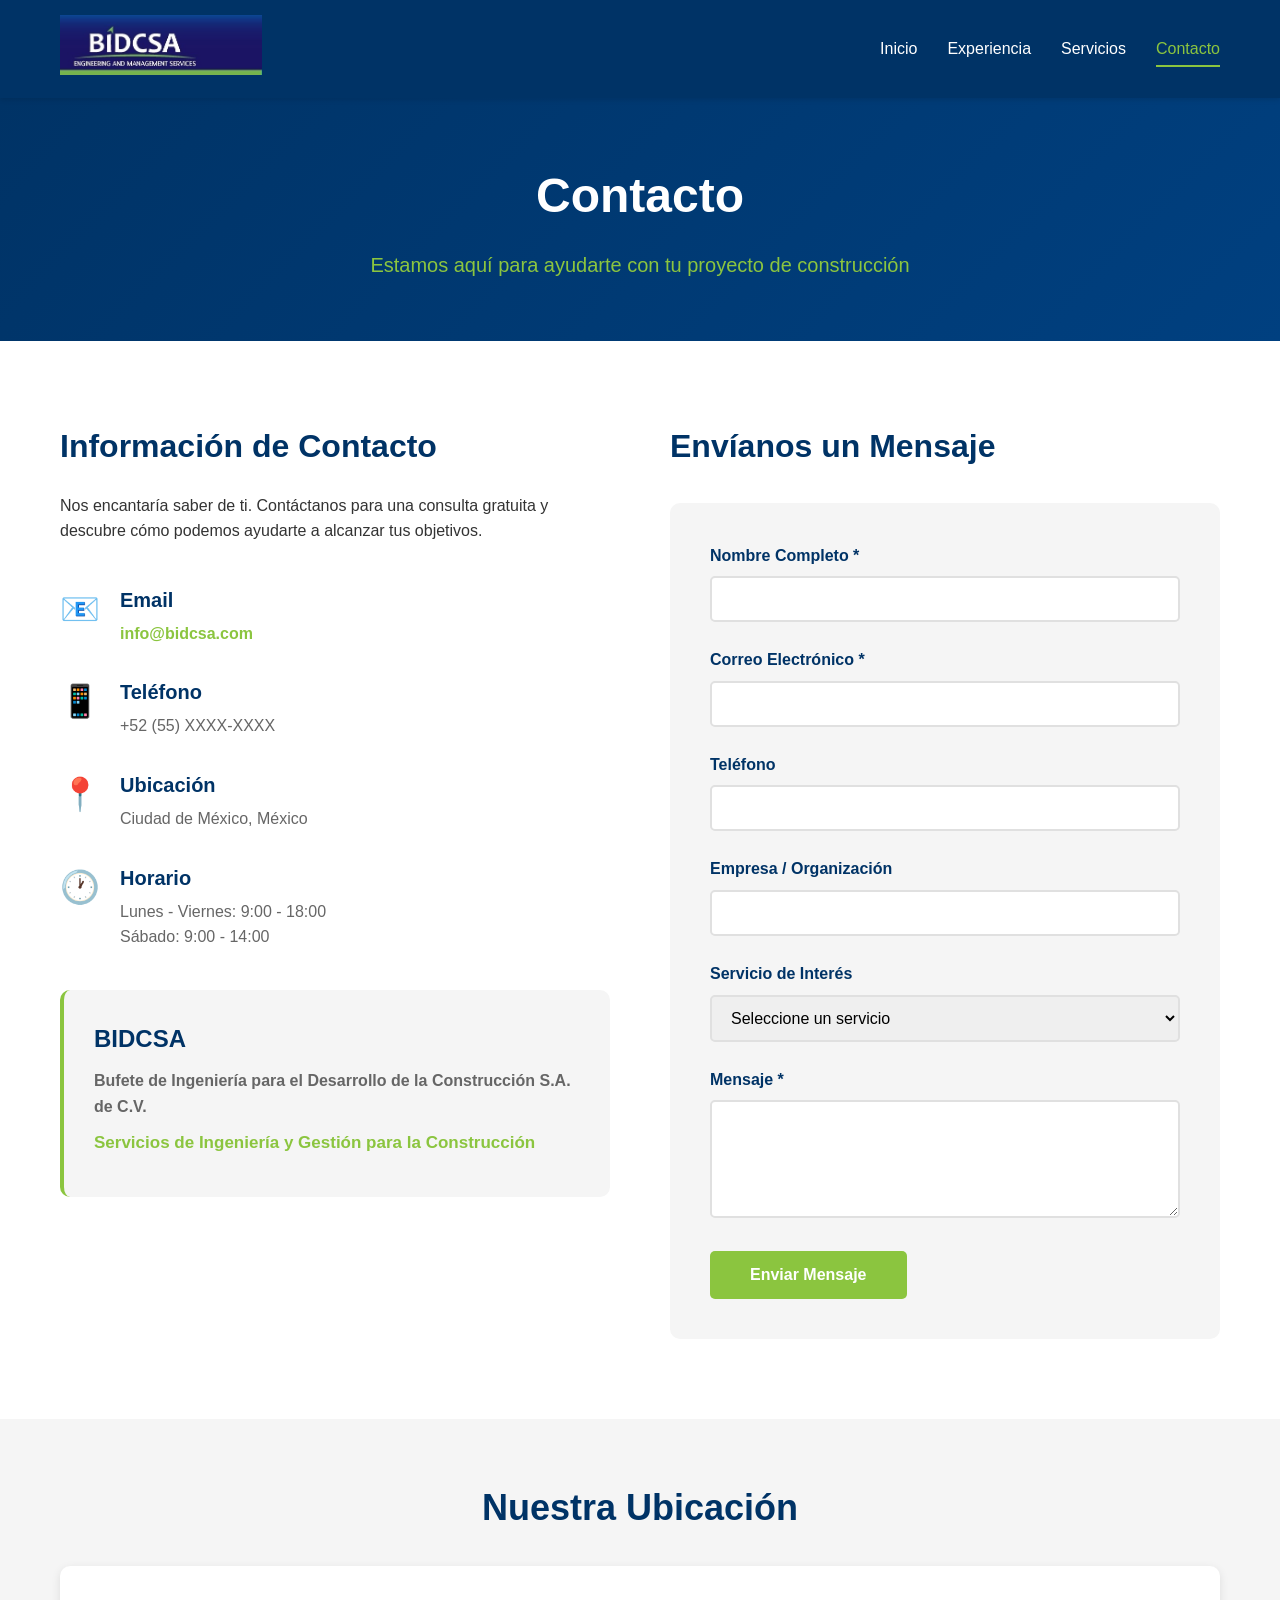
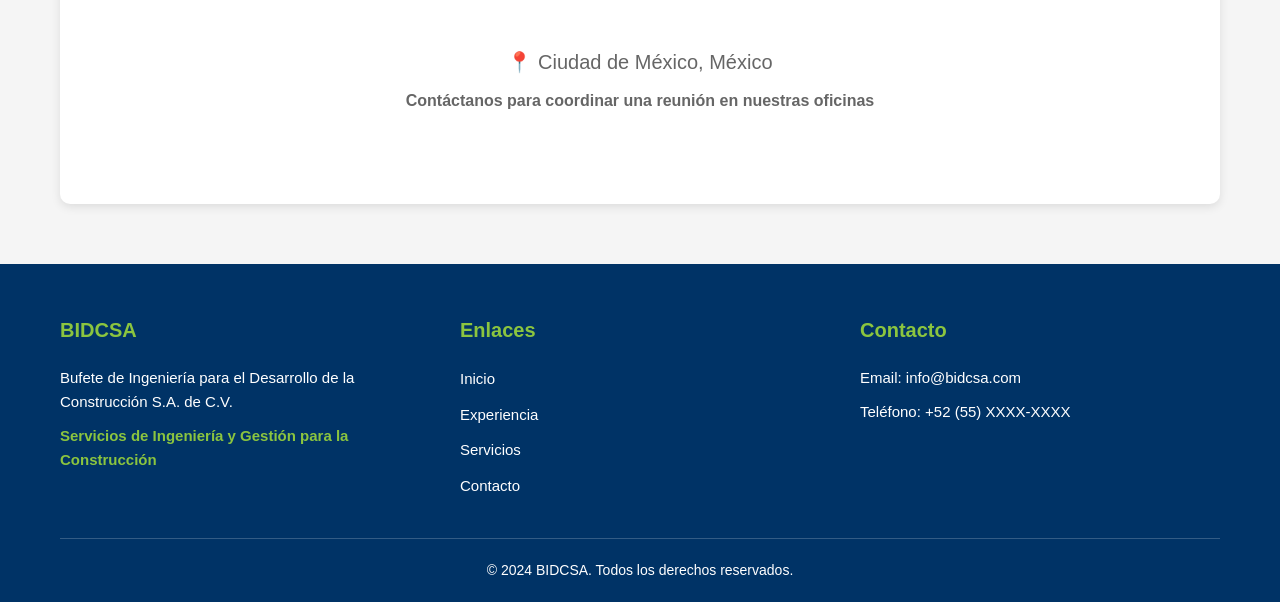
==== contacto.html @ 3ce9983b "Initial commit - BIDCSA website" ====
<!DOCTYPE html>
<html lang="es">
<head>
    <meta charset="UTF-8">
    <meta name="viewport" content="width=device-width, initial-scale=1.0">
    <title>Contacto - BIDCSA</title>
    <link rel="stylesheet" href="styles.css">
</head>
<body>
    <header>
        <nav class="navbar">
            <div class="container">
                <div class="logo">
                    <img src="logo.png" alt="BIDCSA Logo">
                </div>
                <ul class="nav-menu">
                    <li><a href="index.html">Inicio</a></li>
                    <li><a href="experiencia.html">Experiencia</a></li>
                    <li><a href="servicios.html">Servicios</a></li>
                    <li><a href="contacto.html" class="active">Contacto</a></li>
                </ul>
                <div class="menu-toggle">
                    <span></span>
                    <span></span>
                    <span></span>
                </div>
            </div>
        </nav>
    </header>

    <section class="page-header">
        <div class="container">
            <h1>Contacto</h1>
            <p>Estamos aquí para ayudarte con tu proyecto de construcción</p>
        </div>
    </section>

    <section class="contact-section">
        <div class="container">
            <div class="contact-grid">
                <div class="contact-info">
                    <h2>Información de Contacto</h2>
                    <p>Nos encantaría saber de ti. Contáctanos para una consulta gratuita y descubre cómo podemos ayudarte a alcanzar tus objetivos.</p>
                    
                    <div class="contact-details">
                        <div class="contact-item">
                            <div class="contact-icon">📧</div>
                            <div>
                                <h3>Email</h3>
                                <p><a href="mailto:info@bidcsa.com">info@bidcsa.com</a></p>
                            </div>
                        </div>
                        
                        <div class="contact-item">
                            <div class="contact-icon">📱</div>
                            <div>
                                <h3>Teléfono</h3>
                                <p>+52 (55) XXXX-XXXX</p>
                            </div>
                        </div>
                        
                        <div class="contact-item">
                            <div class="contact-icon">📍</div>
                            <div>
                                <h3>Ubicación</h3>
                                <p>Ciudad de México, México</p>
                            </div>
                        </div>
                        
                        <div class="contact-item">
                            <div class="contact-icon">🕐</div>
                            <div>
                                <h3>Horario</h3>
                                <p>Lunes - Viernes: 9:00 - 18:00</p>
                                <p>Sábado: 9:00 - 14:00</p>
                            </div>
                        </div>
                    </div>

                    <div class="company-info">
                        <h3>BIDCSA</h3>
                        <p><strong>Bufete de Ingeniería para el Desarrollo de la Construcción S.A. de C.V.</strong></p>
                        <p class="tagline">Servicios de Ingeniería y Gestión para la Construcción</p>
                    </div>
                </div>

                <div class="contact-form-container">
                    <h2>Envíanos un Mensaje</h2>
                    <form id="contactForm" class="contact-form">
                        <div class="form-group">
                            <label for="nombre">Nombre Completo *</label>
                            <input type="text" id="nombre" name="nombre" required>
                        </div>

                        <div class="form-group">
                            <label for="email">Correo Electrónico *</label>
                            <input type="email" id="email" name="email" required>
                        </div>

                        <div class="form-group">
                            <label for="telefono">Teléfono</label>
                            <input type="tel" id="telefono" name="telefono">
                        </div>

                        <div class="form-group">
                            <label for="empresa">Empresa / Organización</label>
                            <input type="text" id="empresa" name="empresa">
                        </div>

                        <div class="form-group">
                            <label for="servicio">Servicio de Interés</label>
                            <select id="servicio" name="servicio">
                                <option value="">Seleccione un servicio</option>
                                <option value="gerencia">Gerencia de Proyectos de Construcción</option>
                                <option value="costos">Ingeniería de Costos y Presupuestos</option>
                                <option value="supervision">Supervisión y Auditoría Técnica de Obras</option>
                                <option value="valuaciones">Valuaciones e Ingeniería Financiera</option>
                                <option value="otro">Otro</option>
                            </select>
                        </div>

                        <div class="form-group">
                            <label for="mensaje">Mensaje *</label>
                            <textarea id="mensaje" name="mensaje" rows="5" required></textarea>
                        </div>

                        <button type="submit" class="btn-primary">Enviar Mensaje</button>
                        
                        <div id="formMessage" class="form-message"></div>
                    </form>
                </div>
            </div>
        </div>
    </section>

    <section class="map-section">
        <div class="container">
            <h2>Nuestra Ubicación</h2>
            <div class="map-placeholder">
                <p>📍 Ciudad de México, México</p>
                <p class="map-note">Contáctanos para coordinar una reunión en nuestras oficinas</p>
            </div>
        </div>
    </section>

    <footer>
        <div class="container">
            <div class="footer-content">
                <div class="footer-col">
                    <h4>BIDCSA</h4>
                    <p>Bufete de Ingeniería para el Desarrollo de la Construcción S.A. de C.V.</p>
                    <p class="tagline">Servicios de Ingeniería y Gestión para la Construcción</p>
                </div>
                <div class="footer-col">
                    <h4>Enlaces</h4>
                    <ul>
                        <li><a href="index.html">Inicio</a></li>
                        <li><a href="experiencia.html">Experiencia</a></li>
                        <li><a href="servicios.html">Servicios</a></li>
                        <li><a href="contacto.html">Contacto</a></li>
                    </ul>
                </div>
                <div class="footer-col">
                    <h4>Contacto</h4>
                    <p>Email: info@bidcsa.com</p>
                    <p>Teléfono: +52 (55) XXXX-XXXX</p>
                </div>
            </div>
            <div class="footer-bottom">
                <p>&copy; 2024 BIDCSA. Todos los derechos reservados.</p>
            </div>
        </div>
    </footer>

    <script src="script.js"></script>
</body>
</html>
---- styles.css ----
/* BIDCSA Website Styles */
/* Brand Colors: Navy Blue (#003366), Lime Green (#8BC53F), White (#FFFFFF) */

* {
    margin: 0;
    padding: 0;
    box-sizing: border-box;
}

:root {
    --primary-blue: #003366;
    --primary-green: #8BC53F;
    --white: #FFFFFF;
    --light-gray: #F5F5F5;
    --medium-gray: #E0E0E0;
    --dark-gray: #333333;
    --text-gray: #666666;
}

body {
    font-family: 'Arial', 'Helvetica', sans-serif;
    line-height: 1.6;
    color: var(--dark-gray);
    background-color: var(--white);
}

.container {
    max-width: 1200px;
    margin: 0 auto;
    padding: 0 20px;
}

/* Navigation */
.navbar {
    background-color: var(--primary-blue);
    padding: 15px 0;
    position: sticky;
    top: 0;
    z-index: 1000;
    box-shadow: 0 2px 5px rgba(0,0,0,0.1);
}

.navbar .container {
    display: flex;
    justify-content: space-between;
    align-items: center;
}

.logo img {
    height: 60px;
    width: auto;
}

.nav-menu {
    display: flex;
    list-style: none;
    gap: 30px;
}

.nav-menu a {
    color: var(--white);
    text-decoration: none;
    font-weight: 500;
    font-size: 16px;
    transition: color 0.3s ease;
    padding: 8px 0;
}

.nav-menu a:hover,
.nav-menu a.active {
    color: var(--primary-green);
    border-bottom: 2px solid var(--primary-green);
}

.menu-toggle {
    display: none;
    flex-direction: column;
    cursor: pointer;
}

.menu-toggle span {
    width: 25px;
    height: 3px;
    background-color: var(--white);
    margin: 3px 0;
    transition: 0.3s;
}

/* Hero Section */
.hero {
    background: linear-gradient(135deg, var(--primary-blue) 0%, #004080 100%);
    color: var(--white);
    padding: 80px 0;
    text-align: center;
}

.hero-content {
    max-width: 900px;
    margin: 0 auto;
}

.hero h1 {
    font-size: 48px;
    margin-bottom: 20px;
    font-weight: 700;
}

.hero .subtitle {
    font-size: 18px;
    color: var(--primary-green);
    margin-bottom: 20px;
    font-weight: 600;
}

.hero-description {
    font-size: 20px;
    margin-bottom: 30px;
    line-height: 1.8;
}

/* Buttons */
.btn-primary,
.btn-secondary {
    display: inline-block;
    padding: 15px 40px;
    text-decoration: none;
    border-radius: 5px;
    font-weight: 600;
    font-size: 16px;
    transition: all 0.3s ease;
    border: none;
    cursor: pointer;
}

.btn-primary {
    background-color: var(--primary-green);
    color: var(--white);
}

.btn-primary:hover {
    background-color: #7AB62F;
    transform: translateY(-2px);
    box-shadow: 0 5px 15px rgba(139, 197, 63, 0.3);
}

.btn-secondary {
    background-color: transparent;
    color: var(--primary-blue);
    border: 2px solid var(--primary-blue);
}

.btn-secondary:hover {
    background-color: var(--primary-blue);
    color: var(--white);
}

/* Intro Section */
.intro {
    padding: 80px 0;
    background-color: var(--white);
}

.intro-grid {
    display: grid;
    grid-template-columns: 1fr 1fr;
    gap: 60px;
    align-items: center;
}

.intro-text h2 {
    color: var(--primary-blue);
    font-size: 36px;
    margin-bottom: 20px;
}

.intro-text p {
    font-size: 18px;
    margin-bottom: 20px;
    color: var(--text-gray);
    line-height: 1.8;
}

.intro-features {
    display: flex;
    flex-direction: column;
    gap: 25px;
}

.feature-card {
    background-color: var(--light-gray);
    padding: 25px;
    border-radius: 10px;
    border-left: 4px solid var(--primary-green);
    transition: transform 0.3s ease;
}

.feature-card:hover {
    transform: translateX(10px);
}

.feature-icon {
    font-size: 36px;
    margin-bottom: 10px;
}

.feature-card h3 {
    color: var(--primary-blue);
    margin-bottom: 10px;
    font-size: 20px;
}

.feature-card p {
    color: var(--text-gray);
    font-size: 16px;
}

/* Services Preview Section */
.services-preview {
    background-color: var(--light-gray);
    padding: 80px 0;
}

.services-preview h2 {
    text-align: center;
    color: var(--primary-blue);
    font-size: 42px;
    margin-bottom: 50px;
}

.services-grid {
    display: grid;
    grid-template-columns: repeat(auto-fit, minmax(280px, 1fr));
    gap: 30px;
    margin-bottom: 50px;
}

.service-card {
    background-color: var(--white);
    padding: 30px;
    border-radius: 10px;
    box-shadow: 0 3px 10px rgba(0,0,0,0.1);
    transition: all 0.3s ease;
    border-top: 4px solid var(--primary-green);
}

.service-card:hover {
    transform: translateY(-10px);
    box-shadow: 0 10px 30px rgba(0,0,0,0.15);
}

.service-card h3 {
    color: var(--primary-blue);
    margin-bottom: 15px;
    font-size: 22px;
}

.service-card p {
    color: var(--text-gray);
    font-size: 16px;
    line-height: 1.6;
}

.cta-center {
    text-align: center;
}

/* CTA Section */
.cta-section {
    background: linear-gradient(135deg, var(--primary-blue) 0%, #004080 100%);
    color: var(--white);
    padding: 60px 0;
    text-align: center;
}

.cta-section h2 {
    font-size: 36px;
    margin-bottom: 15px;
}

.cta-section p {
    font-size: 20px;
    margin-bottom: 30px;
}

/* Page Header */
.page-header {
    background: linear-gradient(135deg, var(--primary-blue) 0%, #004080 100%);
    color: var(--white);
    padding: 60px 0;
    text-align: center;
}

.page-header h1 {
    font-size: 48px;
    margin-bottom: 15px;
}

.page-header p {
    font-size: 20px;
    color: var(--primary-green);
}

/* Content Section */
.content-section {
    padding: 80px 0;
}

.content-section h2 {
    color: var(--primary-blue);
    font-size: 36px;
    margin-bottom: 30px;
}

.content-section p {
    font-size: 18px;
    color: var(--text-gray);
    line-height: 1.8;
    margin-bottom: 20px;
}

/* Experience Page Styles */
.experience-intro {
    text-align: center;
    max-width: 900px;
    margin: 0 auto 60px;
}

.stats-grid {
    display: grid;
    grid-template-columns: repeat(auto-fit, minmax(200px, 1fr));
    gap: 30px;
    margin: 60px 0;
}

.stat-card {
    background: linear-gradient(135deg, var(--primary-blue) 0%, #004080 100%);
    color: var(--white);
    padding: 40px 20px;
    text-align: center;
    border-radius: 10px;
    box-shadow: 0 5px 15px rgba(0,0,0,0.1);
}

.stat-number {
    font-size: 48px;
    font-weight: 700;
    color: var(--primary-green);
    margin-bottom: 10px;
}

.stat-card p {
    font-size: 18px;
    color: var(--white);
}

.experience-content {
    margin: 60px 0;
}

.sectors-grid {
    display: grid;
    grid-template-columns: repeat(auto-fit, minmax(300px, 1fr));
    gap: 25px;
    margin-top: 40px;
}

.sector-card {
    background-color: var(--light-gray);
    padding: 30px;
    border-radius: 10px;
    border-left: 4px solid var(--primary-green);
    transition: transform 0.3s ease;
}

.sector-card:hover {
    transform: translateX(10px);
    background-color: var(--white);
    box-shadow: 0 5px 15px rgba(0,0,0,0.1);
}

.sector-card h3 {
    color: var(--primary-blue);
    margin-bottom: 15px;
    font-size: 22px;
}

.sector-card p {
    color: var(--text-gray);
    font-size: 16px;
}

.expertise-section {
    margin: 60px 0;
}

.methodology-grid {
    display: grid;
    grid-template-columns: repeat(auto-fit, minmax(250px, 1fr));
    gap: 30px;
    margin-top: 40px;
}

.methodology-step {
    text-align: center;
    padding: 30px;
    background-color: var(--white);
    border-radius: 10px;
    box-shadow: 0 3px 10px rgba(0,0,0,0.1);
}

.step-number {
    width: 60px;
    height: 60px;
    background-color: var(--primary-green);
    color: var(--white);
    font-size: 28px;
    font-weight: 700;
    border-radius: 50%;
    display: flex;
    align-items: center;
    justify-content: center;
    margin: 0 auto 20px;
}

.methodology-step h3 {
    color: var(--primary-blue);
    margin-bottom: 15px;
    font-size: 20px;
}

.methodology-step p {
    color: var(--text-gray);
    font-size: 16px;
}

.certifications {
    background-color: var(--light-gray);
    padding: 40px;
    border-radius: 10px;
    margin-top: 60px;
}

.certifications h2 {
    color: var(--primary-blue);
    margin-bottom: 20px;
}

.quality-list {
    list-style: none;
    margin-top: 20px;
}

.quality-list li {
    padding: 10px 0;
    font-size: 18px;
    color: var(--text-gray);
}

/* Services Page Styles */
.services-intro {
    text-align: center;
    max-width: 900px;
    margin: 0 auto 60px;
}

.service-detail {
    background-color: var(--white);
    margin-bottom: 50px;
    padding: 40px;
    border-radius: 10px;
    box-shadow: 0 3px 15px rgba(0,0,0,0.1);
}

.service-content {
    max-width: 900px;
}

.service-icon {
    font-size: 48px;
    margin-bottom: 20px;
}

.service-detail h2 {
    color: var(--primary-blue);
    font-size: 32px;
    margin-bottom: 20px;
}

.service-description {
    font-size: 20px;
    color: var(--text-gray);
    margin-bottom: 30px;
    line-height: 1.8;
}

.service-detail h3 {
    color: var(--primary-blue);
    font-size: 24px;
    margin: 30px 0 15px;
}

.service-list,
.benefits-list {
    margin-left: 20px;
    margin-bottom: 20px;
}

.service-list li,
.benefits-list li {
    padding: 8px 0;
    font-size: 17px;
    color: var(--text-gray);
    line-height: 1.6;
}

.benefits-list {
    list-style: none;
    margin-left: 0;
}

.benefits-list li {
    padding-left: 10px;
    color: var(--dark-gray);
    font-weight: 500;
}

.why-choose {
    background-color: var(--light-gray);
    padding: 60px 0;
}

.why-choose h2 {
    text-align: center;
    color: var(--primary-blue);
    font-size: 36px;
    margin-bottom: 40px;
}

.reasons-grid {
    display: grid;
    grid-template-columns: repeat(auto-fit, minmax(250px, 1fr));
    gap: 30px;
}

.reason-card {
    background-color: var(--white);
    padding: 30px;
    border-radius: 10px;
    text-align: center;
    box-shadow: 0 3px 10px rgba(0,0,0,0.1);
}

.reason-card h3 {
    color: var(--primary-blue);
    margin-bottom: 15px;
    font-size: 22px;
}

.reason-card p {
    color: var(--text-gray);
    font-size: 16px;
}

/* Contact Page Styles */
.contact-section {
    padding: 80px 0;
}

.contact-grid {
    display: grid;
    grid-template-columns: 1fr 1fr;
    gap: 60px;
}

.contact-info h2 {
    color: var(--primary-blue);
    font-size: 32px;
    margin-bottom: 20px;
}

.contact-details {
    margin: 40px 0;
}

.contact-item {
    display: flex;
    gap: 20px;
    margin-bottom: 30px;
}

.contact-icon {
    font-size: 32px;
    color: var(--primary-green);
}

.contact-item h3 {
    color: var(--primary-blue);
    font-size: 20px;
    margin-bottom: 5px;
}

.contact-item p {
    color: var(--text-gray);
    font-size: 16px;
}

.contact-item a {
    color: var(--primary-green);
    text-decoration: none;
    font-weight: 600;
}

.contact-item a:hover {
    text-decoration: underline;
}

.company-info {
    background-color: var(--light-gray);
    padding: 30px;
    border-radius: 10px;
    border-left: 4px solid var(--primary-green);
    margin-top: 40px;
}

.company-info h3 {
    color: var(--primary-blue);
    font-size: 24px;
    margin-bottom: 10px;
}

.company-info p {
    color: var(--text-gray);
    font-size: 16px;
    margin-bottom: 10px;
}

.company-info .tagline {
    color: var(--primary-green);
    font-weight: 600;
    font-size: 17px;
}

/* Contact Form */
.contact-form-container h2 {
    color: var(--primary-blue);
    font-size: 32px;
    margin-bottom: 30px;
}

.contact-form {
    background-color: var(--light-gray);
    padding: 40px;
    border-radius: 10px;
}

.form-group {
    margin-bottom: 25px;
}

.form-group label {
    display: block;
    color: var(--primary-blue);
    font-weight: 600;
    margin-bottom: 8px;
    font-size: 16px;
}

.form-group input,
.form-group select,
.form-group textarea {
    width: 100%;
    padding: 12px 15px;
    border: 2px solid var(--medium-gray);
    border-radius: 5px;
    font-size: 16px;
    font-family: 'Arial', sans-serif;
    transition: border-color 0.3s ease;
}

.form-group input:focus,
.form-group select:focus,
.form-group textarea:focus {
    outline: none;
    border-color: var(--primary-green);
}

.form-group textarea {
    resize: vertical;
}

.form-message {
    margin-top: 20px;
    padding: 15px;
    border-radius: 5px;
    display: none;
}

.form-message.success {
    background-color: #d4edda;
    color: #155724;
    border: 1px solid #c3e6cb;
    display: block;
}

.form-message.error {
    background-color: #f8d7da;
    color: #721c24;
    border: 1px solid #f5c6cb;
    display: block;
}

/* Map Section */
.map-section {
    padding: 60px 0;
    background-color: var(--light-gray);
}

.map-section h2 {
    text-align: center;
    color: var(--primary-blue);
    font-size: 36px;
    margin-bottom: 30px;
}

.map-placeholder {
    background-color: var(--white);
    padding: 80px 40px;
    text-align: center;
    border-radius: 10px;
    box-shadow: 0 3px 10px rgba(0,0,0,0.1);
}

.map-placeholder p {
    font-size: 20px;
    color: var(--text-gray);
    margin-bottom: 10px;
}

.map-note {
    font-size: 16px !important;
    color: var(--primary-blue);
    font-weight: 600;
}

/* Footer */
footer {
    background-color: var(--primary-blue);
    color: var(--white);
    padding: 50px 0 20px;
}

.footer-content {
    display: grid;
    grid-template-columns: repeat(auto-fit, minmax(250px, 1fr));
    gap: 40px;
    margin-bottom: 30px;
}

.footer-col h4 {
    color: var(--primary-green);
    margin-bottom: 20px;
    font-size: 20px;
}

.footer-col p {
    color: var(--white);
    margin-bottom: 10px;
    font-size: 15px;
}

.footer-col .tagline {
    color: var(--primary-green);
    font-weight: 600;
}

.footer-col ul {
    list-style: none;
}

.footer-col ul li {
    margin-bottom: 10px;
}

.footer-col ul li a {
    color: var(--white);
    text-decoration: none;
    transition: color 0.3s ease;
    font-size: 15px;
}

.footer-col ul li a:hover {
    color: var(--primary-green);
}

.footer-bottom {
    border-top: 1px solid rgba(255,255,255,0.2);
    padding-top: 20px;
    text-align: center;
}

.footer-bottom p {
    color: var(--white);
    font-size: 14px;
}

/* Responsive Design */
@media (max-width: 968px) {
    .intro-grid,
    .contact-grid {
        grid-template-columns: 1fr;
    }
    
    .nav-menu {
        display: none;
        position: absolute;
        top: 90px;
        left: 0;
        right: 0;
        background-color: var(--primary-blue);
        flex-direction: column;
        padding: 20px;
        box-shadow: 0 5px 10px rgba(0,0,0,0.2);
    }
    
    .nav-menu.active {
        display: flex;
    }
    
    .menu-toggle {
        display: flex;
    }
    
    .hero h1 {
        font-size: 36px;
    }
    
    .hero-description {
        font-size: 18px;
    }
}

@media (max-width: 768px) {
    .hero h1 {
        font-size: 32px;
    }
    
    .services-grid {
        grid-template-columns: 1fr;
    }
    
    .service-detail {
        padding: 25px;
    }
    
    .contact-form {
        padding: 25px;
    }
    
    .page-header h1 {
        font-size: 36px;
    }
}
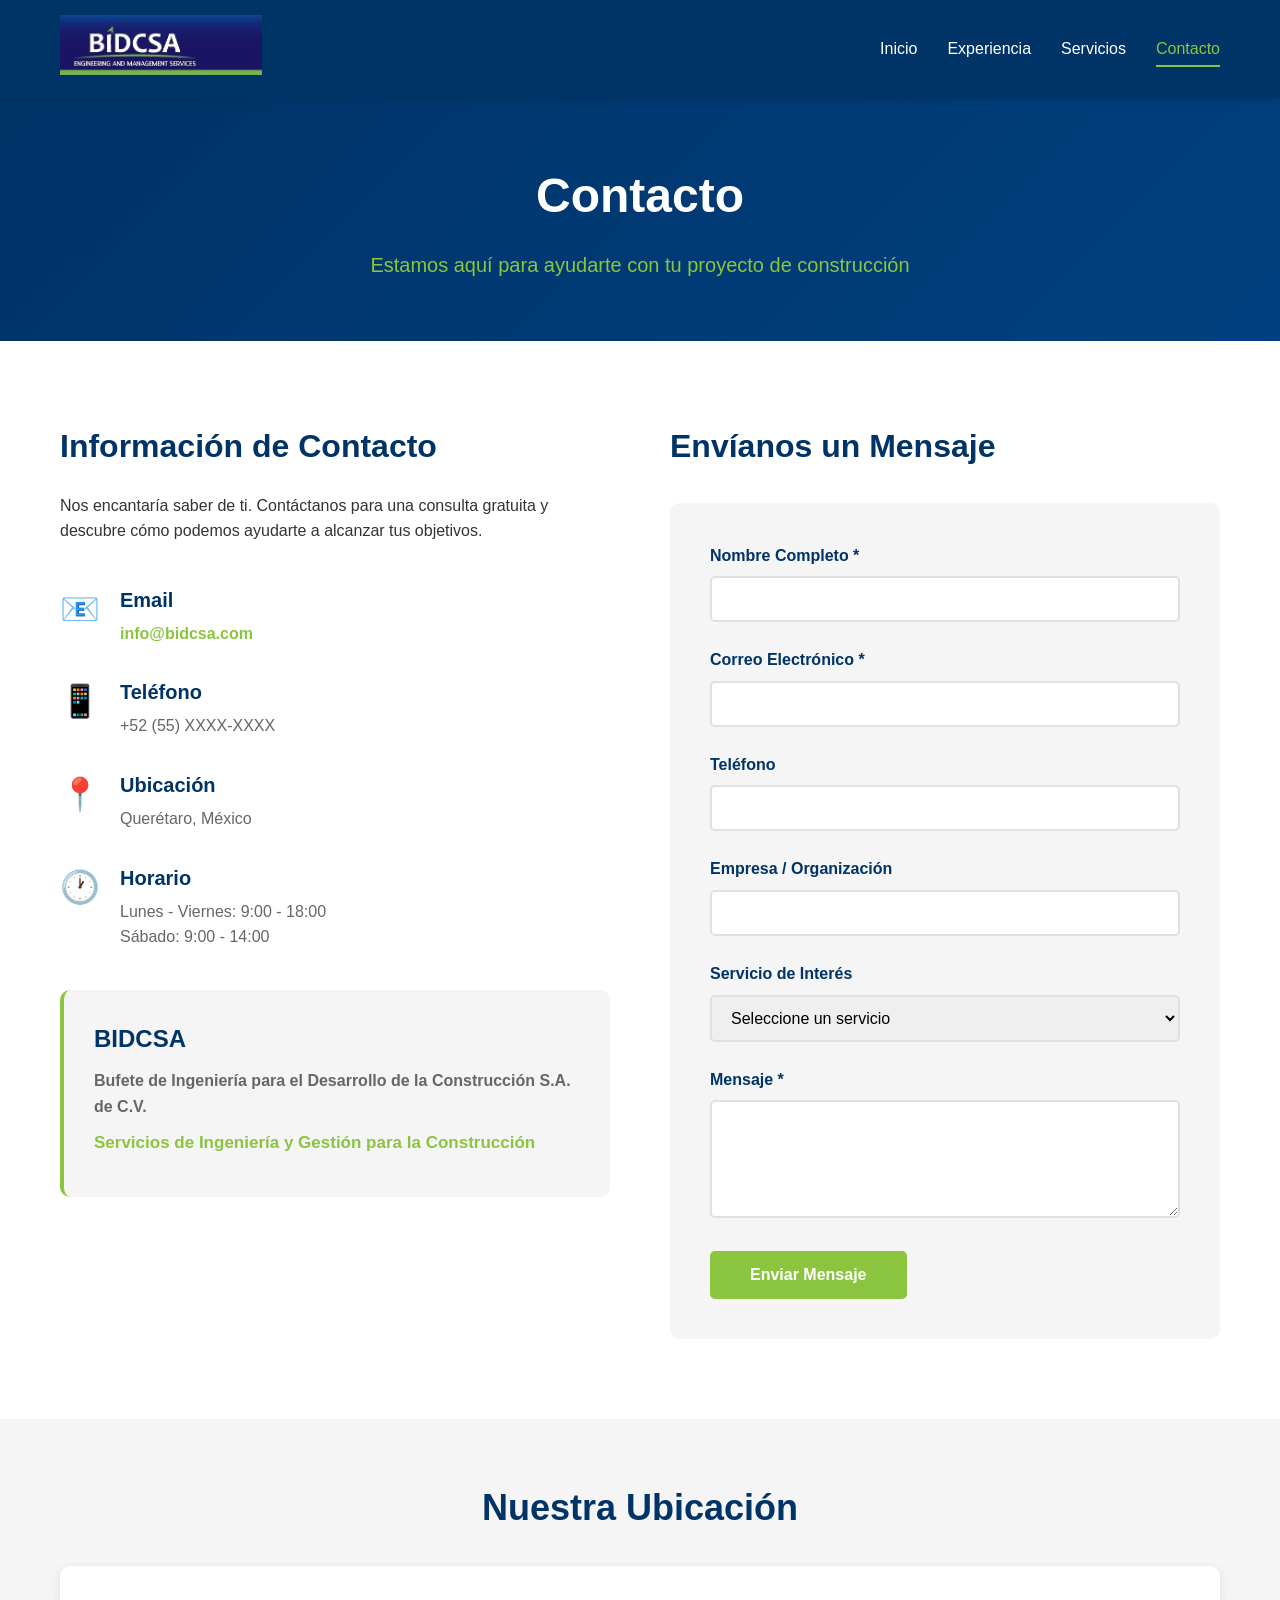
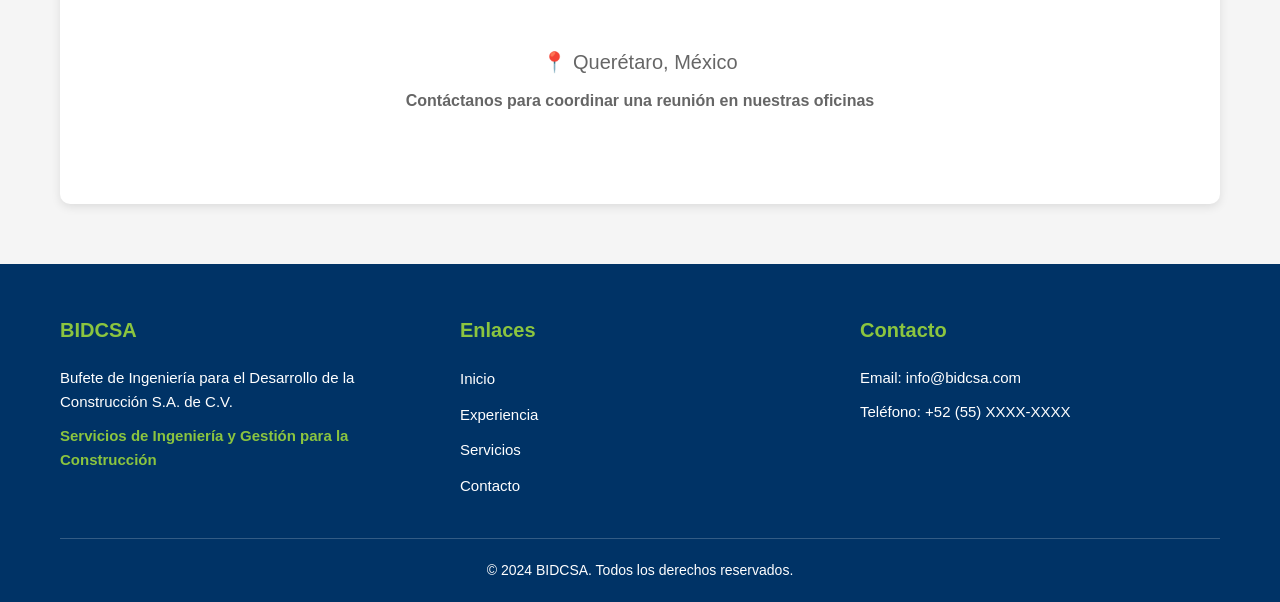
==== commit b042ec0d: "change location in contacto" ====
--- a/contacto.html
+++ b/contacto.html
@@ -63,7 +63,7 @@
                             <div class="contact-icon">📍</div>
                             <div>
                                 <h3>Ubicación</h3>
-                                <p>Ciudad de México, México</p>
+                                <p>Querétaro, México</p>
                             </div>
                         </div>
                         
@@ -137,7 +137,7 @@
         <div class="container">
             <h2>Nuestra Ubicación</h2>
             <div class="map-placeholder">
-                <p>📍 Ciudad de México, México</p>
+                <p>📍 Querétaro, México</p>
                 <p class="map-note">Contáctanos para coordinar una reunión en nuestras oficinas</p>
             </div>
         </div>
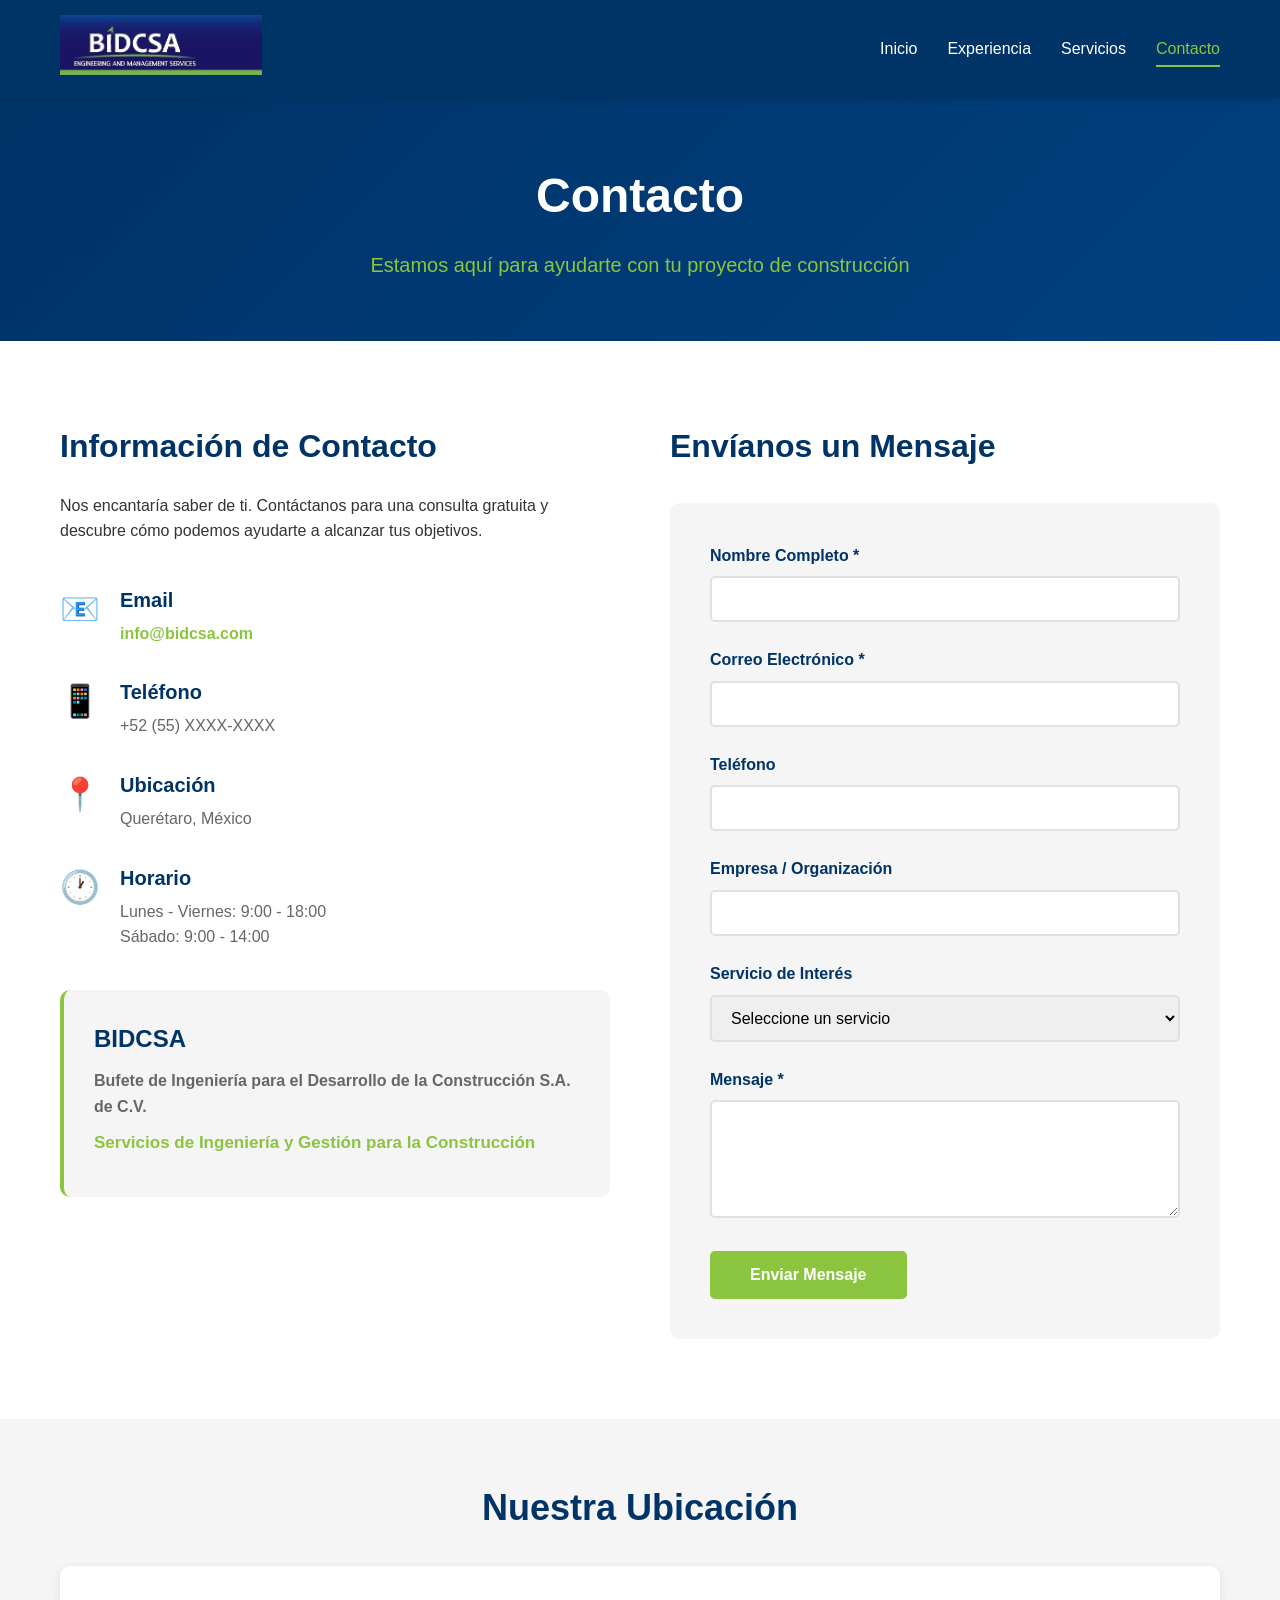
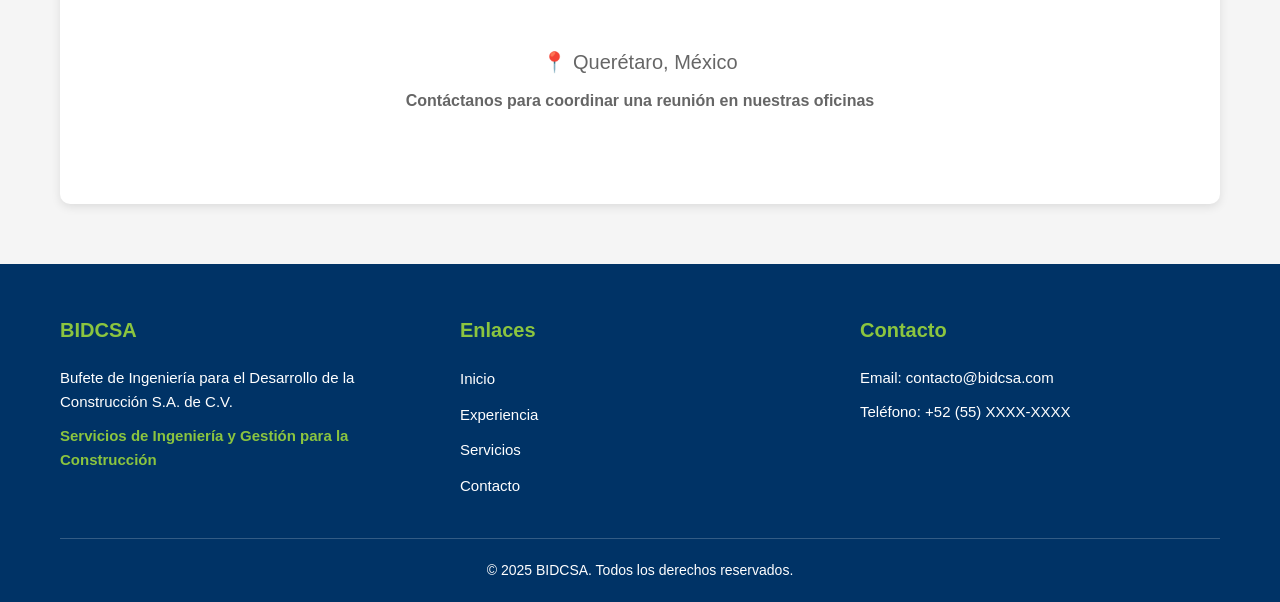
==== commit 5379ed44: "update email de contacto" ====
--- a/contacto.html
+++ b/contacto.html
@@ -162,12 +162,12 @@
                 </div>
                 <div class="footer-col">
                     <h4>Contacto</h4>
-                    <p>Email: info@bidcsa.com</p>
+                    <p>Email: contacto@bidcsa.com</p>
                     <p>Teléfono: +52 (55) XXXX-XXXX</p>
                 </div>
             </div>
             <div class="footer-bottom">
-                <p>&copy; 2024 BIDCSA. Todos los derechos reservados.</p>
+                <p>&copy; 2025 BIDCSA. Todos los derechos reservados.</p>
             </div>
         </div>
     </footer>
--- a/styles.css
+++ b/styles.css
@@ -491,6 +491,15 @@
     color: var(--text-gray);
     margin-bottom: 30px;
     line-height: 1.8;
+}
+
+.service-quote {
+    color: var(--primary-green);
+    font-style: italic;
+    border-left: 4px solid var(--primary-green);
+    margin: 25px 0;
+    padding: 15px 20px;
+    background-color: rgba(139, 197, 63, 0.02);
 }
 
 .service-detail h3 {
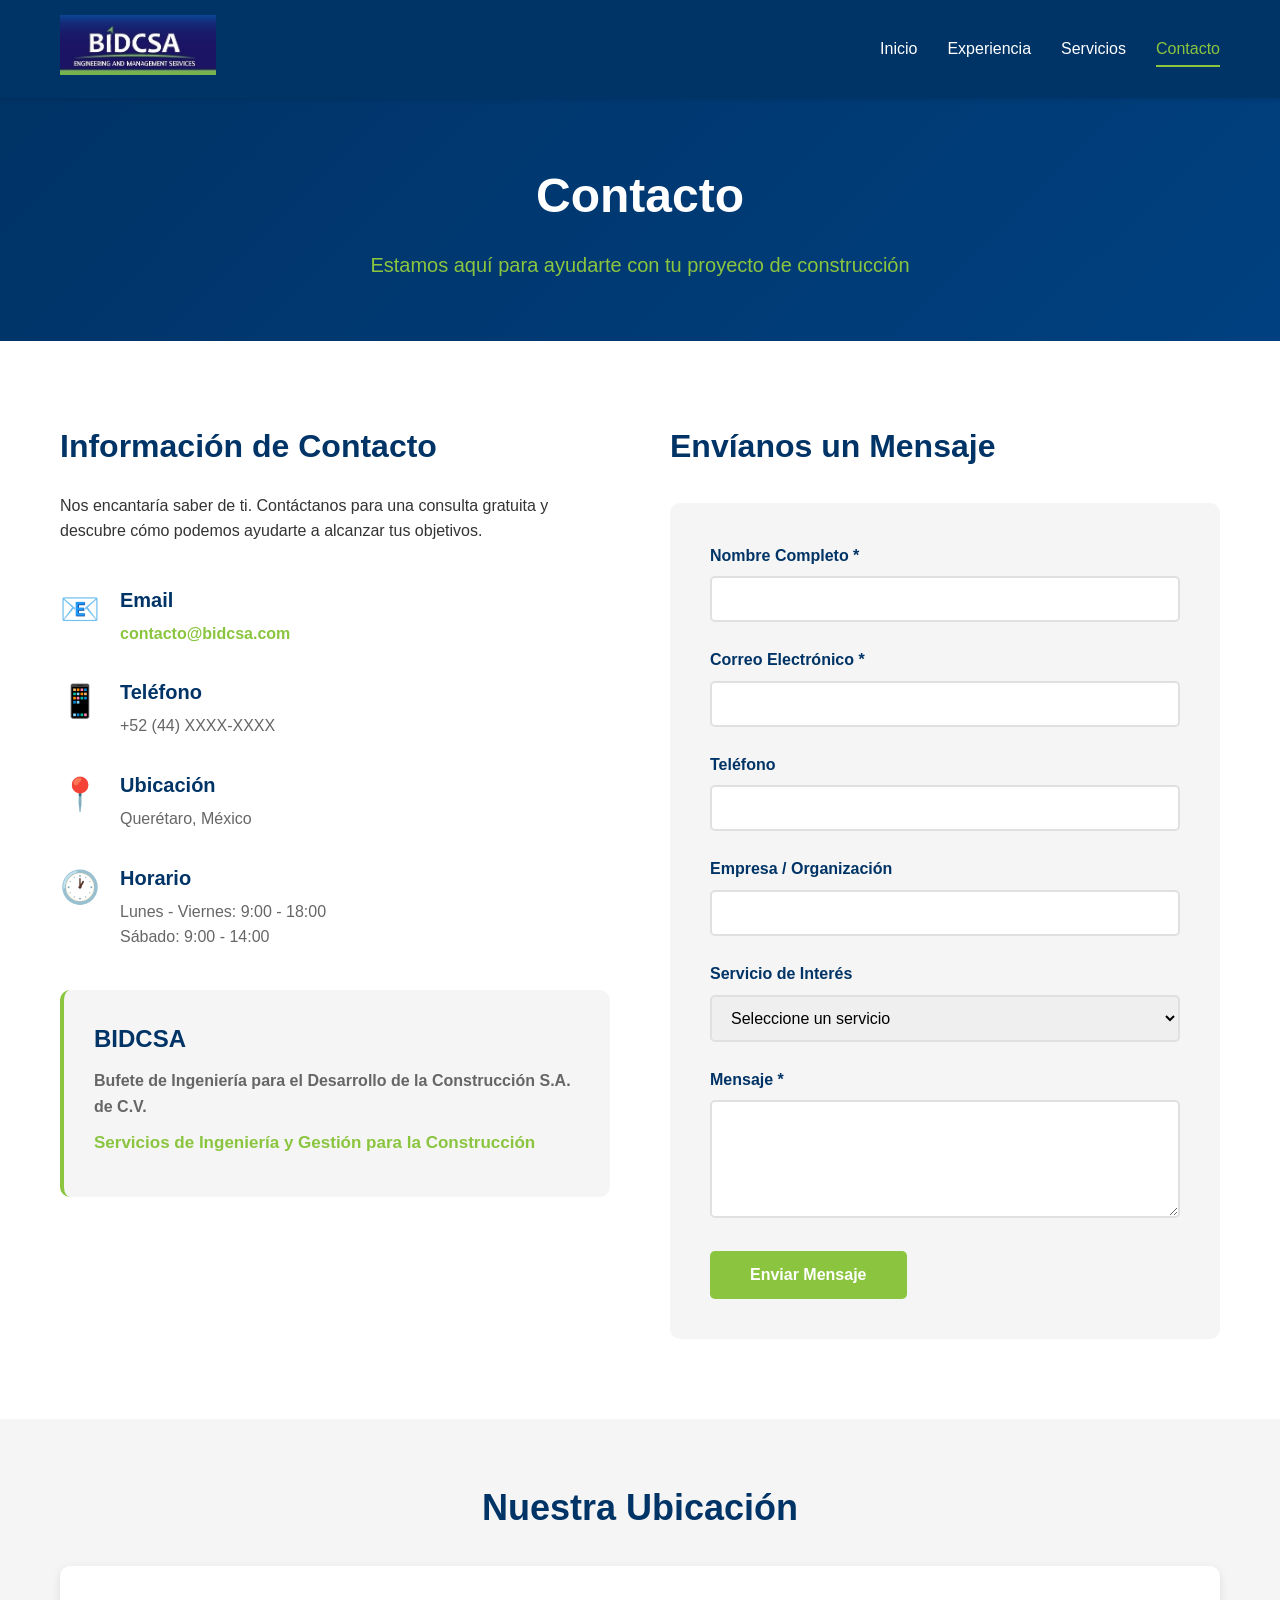
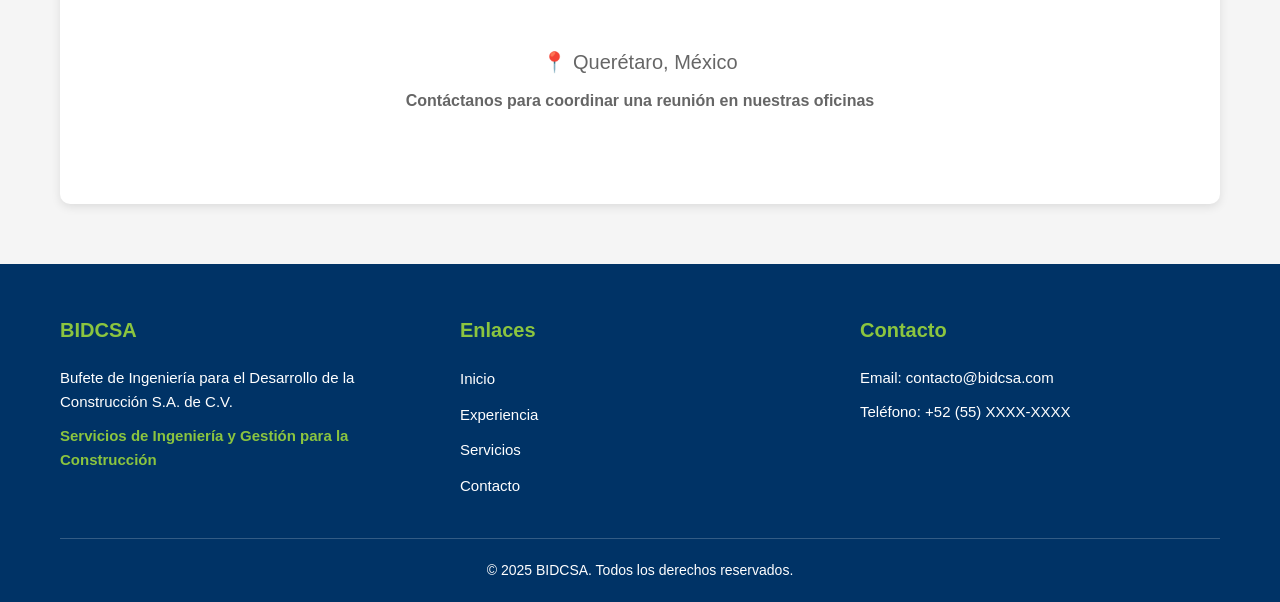
==== commit 36a9e94c: "update contacto y logo" ====
--- a/contacto.html
+++ b/contacto.html
@@ -47,7 +47,7 @@
                             <div class="contact-icon">📧</div>
                             <div>
                                 <h3>Email</h3>
-                                <p><a href="mailto:info@bidcsa.com">info@bidcsa.com</a></p>
+                                <p><a href="mailto:contacto@bidcsa.com">contacto@bidcsa.com</a></p>
                             </div>
                         </div>
                         
@@ -55,7 +55,7 @@
                             <div class="contact-icon">📱</div>
                             <div>
                                 <h3>Teléfono</h3>
-                                <p>+52 (55) XXXX-XXXX</p>
+                                <p>+52 (44) XXXX-XXXX</p>
                             </div>
                         </div>
                         
